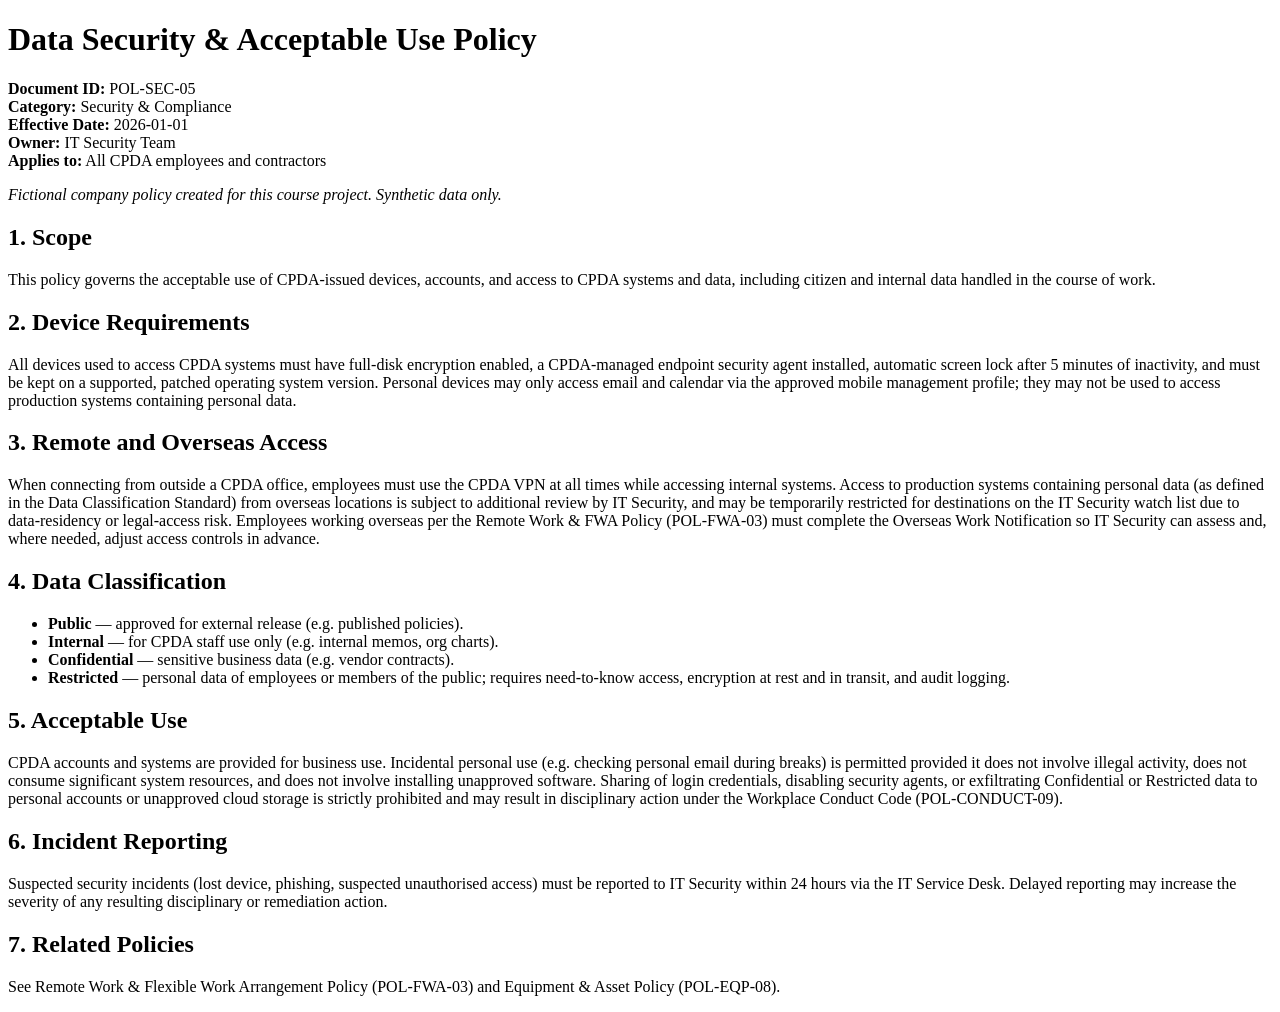
==== corpus/05_data_security_acceptable_use.html @ acf17e06 "Initial implementation: CPDA HR agentic RAG + MCP assistant Full system for the AI Engineering cours" ====
<!DOCTYPE html>
<html>
<head><title>Data Security and Acceptable Use Policy</title></head>
<body>
<h1>Data Security &amp; Acceptable Use Policy</h1>
<p><strong>Document ID:</strong> POL-SEC-05<br/>
<strong>Category:</strong> Security &amp; Compliance<br/>
<strong>Effective Date:</strong> 2026-01-01<br/>
<strong>Owner:</strong> IT Security Team<br/>
<strong>Applies to:</strong> All CPDA employees and contractors</p>

<p><em>Fictional company policy created for this course project. Synthetic data only.</em></p>

<h2>1. Scope</h2>
<p>This policy governs the acceptable use of CPDA-issued devices, accounts, and access to
CPDA systems and data, including citizen and internal data handled in the course of work.</p>

<h2>2. Device Requirements</h2>
<p>All devices used to access CPDA systems must have full-disk encryption enabled, a
CPDA-managed endpoint security agent installed, automatic screen lock after 5 minutes of
inactivity, and must be kept on a supported, patched operating system version. Personal
devices may only access email and calendar via the approved mobile management profile; they
may not be used to access production systems containing personal data.</p>

<h2>3. Remote and Overseas Access</h2>
<p>When connecting from outside a CPDA office, employees must use the CPDA VPN at all times
while accessing internal systems. Access to production systems containing personal data
(as defined in the Data Classification Standard) from overseas locations is subject to
additional review by IT Security, and may be temporarily restricted for destinations on the
IT Security watch list due to data-residency or legal-access risk. Employees working overseas
per the Remote Work &amp; FWA Policy (POL-FWA-03) must complete the Overseas Work Notification
so IT Security can assess and, where needed, adjust access controls in advance.</p>

<h2>4. Data Classification</h2>
<ul>
<li><strong>Public</strong> — approved for external release (e.g. published policies).</li>
<li><strong>Internal</strong> — for CPDA staff use only (e.g. internal memos, org charts).</li>
<li><strong>Confidential</strong> — sensitive business data (e.g. vendor contracts).</li>
<li><strong>Restricted</strong> — personal data of employees or members of the public;
requires need-to-know access, encryption at rest and in transit, and audit logging.</li>
</ul>

<h2>5. Acceptable Use</h2>
<p>CPDA accounts and systems are provided for business use. Incidental personal use (e.g.
checking personal email during breaks) is permitted provided it does not involve illegal
activity, does not consume significant system resources, and does not involve installing
unapproved software. Sharing of login credentials, disabling security agents, or exfiltrating
Confidential or Restricted data to personal accounts or unapproved cloud storage is strictly
prohibited and may result in disciplinary action under the Workplace Conduct Code
(POL-CONDUCT-09).</p>

<h2>6. Incident Reporting</h2>
<p>Suspected security incidents (lost device, phishing, suspected unauthorised access) must be
reported to IT Security within 24 hours via the IT Service Desk. Delayed reporting may
increase the severity of any resulting disciplinary or remediation action.</p>

<h2>7. Related Policies</h2>
<p>See Remote Work &amp; Flexible Work Arrangement Policy (POL-FWA-03) and Equipment &amp;
Asset Policy (POL-EQP-08).</p>
</body>
</html>
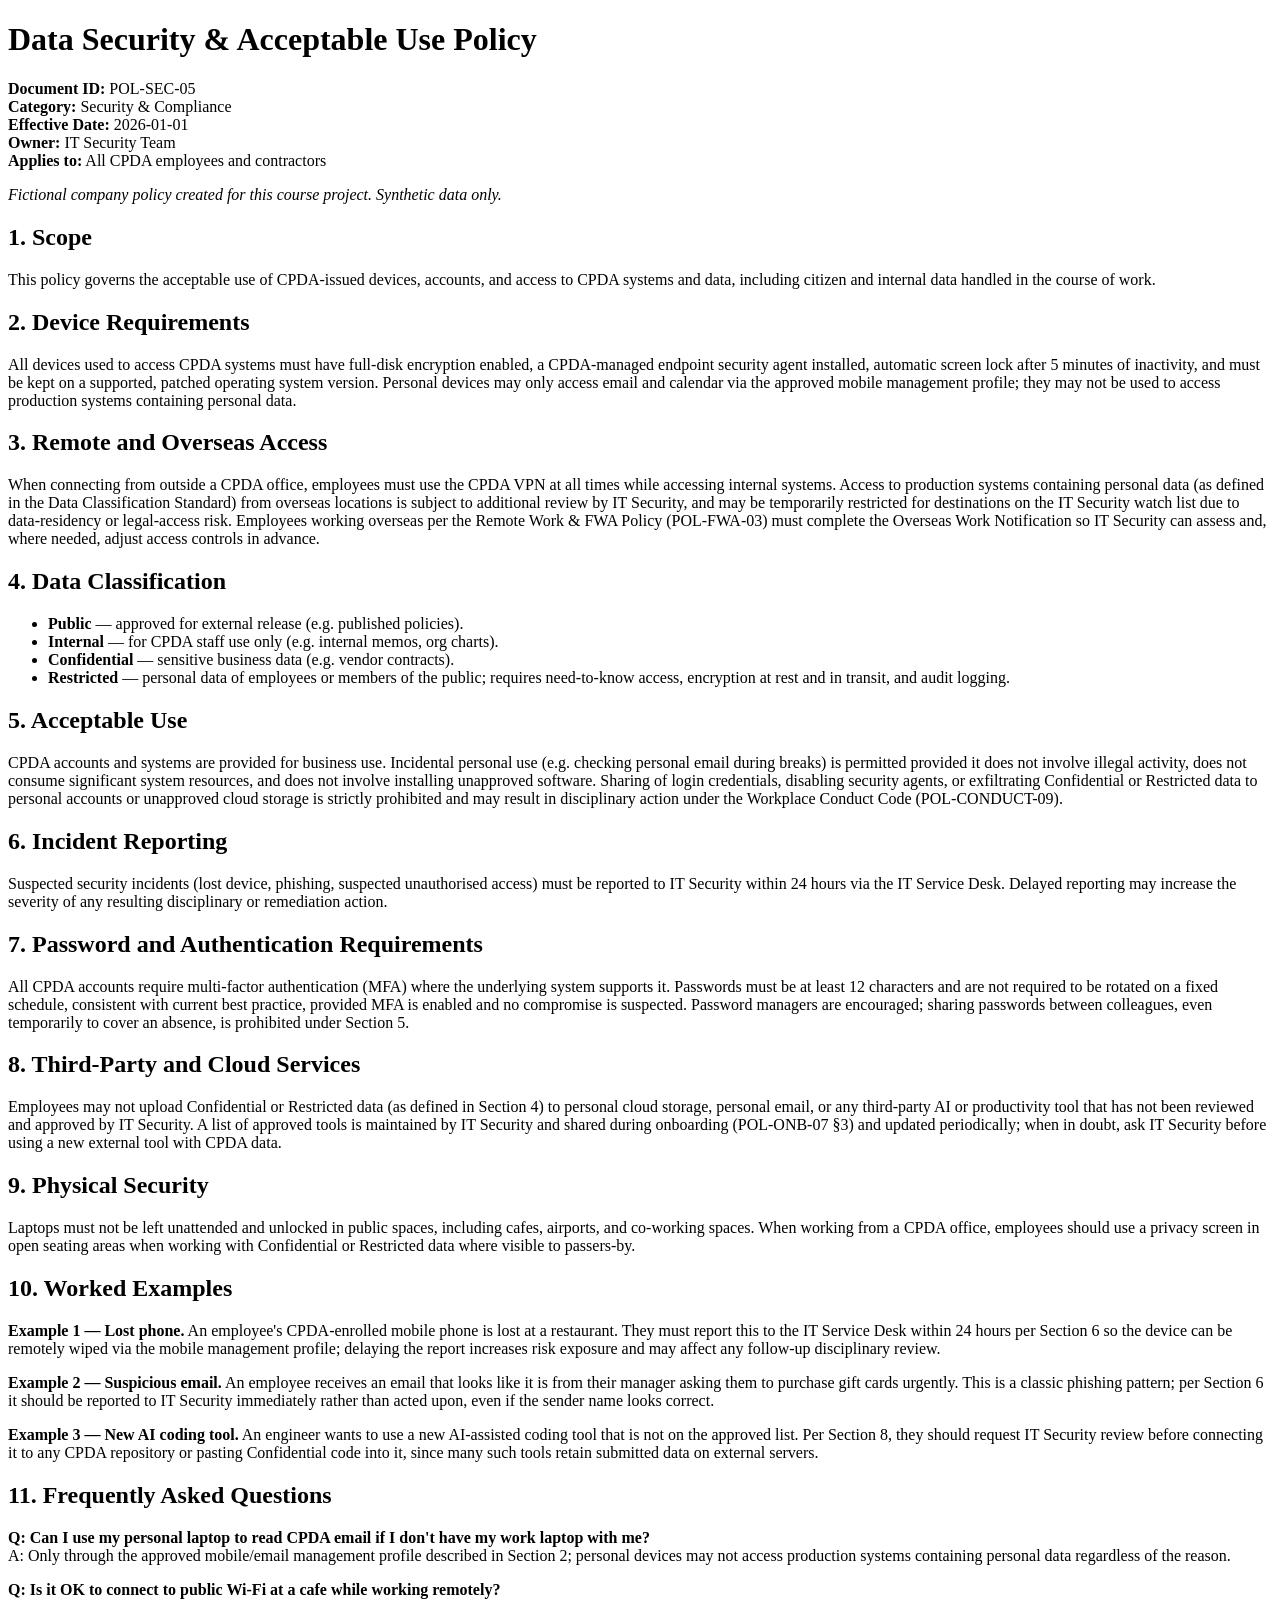
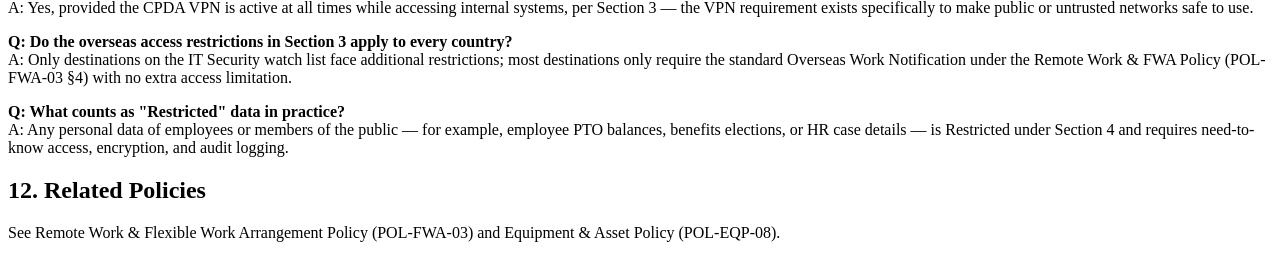
==== commit 86581a04: "Expand policy corpus to meet 30-120 page requirement; wire fixed seed into LLM calls The original 12" ====
--- a/corpus/05_data_security_acceptable_use.html
+++ b/corpus/05_data_security_acceptable_use.html
@@ -54,7 +54,60 @@
 reported to IT Security within 24 hours via the IT Service Desk. Delayed reporting may
 increase the severity of any resulting disciplinary or remediation action.</p>
 
-<h2>7. Related Policies</h2>
+<h2>7. Password and Authentication Requirements</h2>
+<p>All CPDA accounts require multi-factor authentication (MFA) where the underlying system
+supports it. Passwords must be at least 12 characters and are not required to be rotated on a
+fixed schedule, consistent with current best practice, provided MFA is enabled and no
+compromise is suspected. Password managers are encouraged; sharing passwords between
+colleagues, even temporarily to cover an absence, is prohibited under Section 5.</p>
+
+<h2>8. Third-Party and Cloud Services</h2>
+<p>Employees may not upload Confidential or Restricted data (as defined in Section 4) to
+personal cloud storage, personal email, or any third-party AI or productivity tool that has not
+been reviewed and approved by IT Security. A list of approved tools is maintained by IT
+Security and shared during onboarding (POL-ONB-07 &sect;3) and updated periodically; when in
+doubt, ask IT Security before using a new external tool with CPDA data.</p>
+
+<h2>9. Physical Security</h2>
+<p>Laptops must not be left unattended and unlocked in public spaces, including cafes, airports,
+and co-working spaces. When working from a CPDA office, employees should use a privacy screen
+in open seating areas when working with Confidential or Restricted data where visible to
+passers-by.</p>
+
+<h2>10. Worked Examples</h2>
+<p><strong>Example 1 &mdash; Lost phone.</strong> An employee's CPDA-enrolled mobile phone is
+lost at a restaurant. They must report this to the IT Service Desk within 24 hours per Section
+6 so the device can be remotely wiped via the mobile management profile; delaying the report
+increases risk exposure and may affect any follow-up disciplinary review.</p>
+<p><strong>Example 2 &mdash; Suspicious email.</strong> An employee receives an email that looks
+like it is from their manager asking them to purchase gift cards urgently. This is a classic
+phishing pattern; per Section 6 it should be reported to IT Security immediately rather than
+acted upon, even if the sender name looks correct.</p>
+<p><strong>Example 3 &mdash; New AI coding tool.</strong> An engineer wants to use a new
+AI-assisted coding tool that is not on the approved list. Per Section 8, they should request IT
+Security review before connecting it to any CPDA repository or pasting Confidential code into
+it, since many such tools retain submitted data on external servers.</p>
+
+<h2>11. Frequently Asked Questions</h2>
+<p><strong>Q: Can I use my personal laptop to read CPDA email if I don't have my work laptop
+with me?</strong><br/>
+A: Only through the approved mobile/email management profile described in Section 2; personal
+devices may not access production systems containing personal data regardless of the reason.</p>
+<p><strong>Q: Is it OK to connect to public Wi-Fi at a cafe while working remotely?</strong><br/>
+A: Yes, provided the CPDA VPN is active at all times while accessing internal systems, per
+Section 3 &mdash; the VPN requirement exists specifically to make public or untrusted networks
+safe to use.</p>
+<p><strong>Q: Do the overseas access restrictions in Section 3 apply to every country?</strong>
+<br/>
+A: Only destinations on the IT Security watch list face additional restrictions; most
+destinations only require the standard Overseas Work Notification under the Remote Work &amp;
+FWA Policy (POL-FWA-03 &sect;4) with no extra access limitation.</p>
+<p><strong>Q: What counts as "Restricted" data in practice?</strong><br/>
+A: Any personal data of employees or members of the public &mdash; for example, employee PTO
+balances, benefits elections, or HR case details &mdash; is Restricted under Section 4 and
+requires need-to-know access, encryption, and audit logging.</p>
+
+<h2>12. Related Policies</h2>
 <p>See Remote Work &amp; Flexible Work Arrangement Policy (POL-FWA-03) and Equipment &amp;
 Asset Policy (POL-EQP-08).</p>
 </body>
